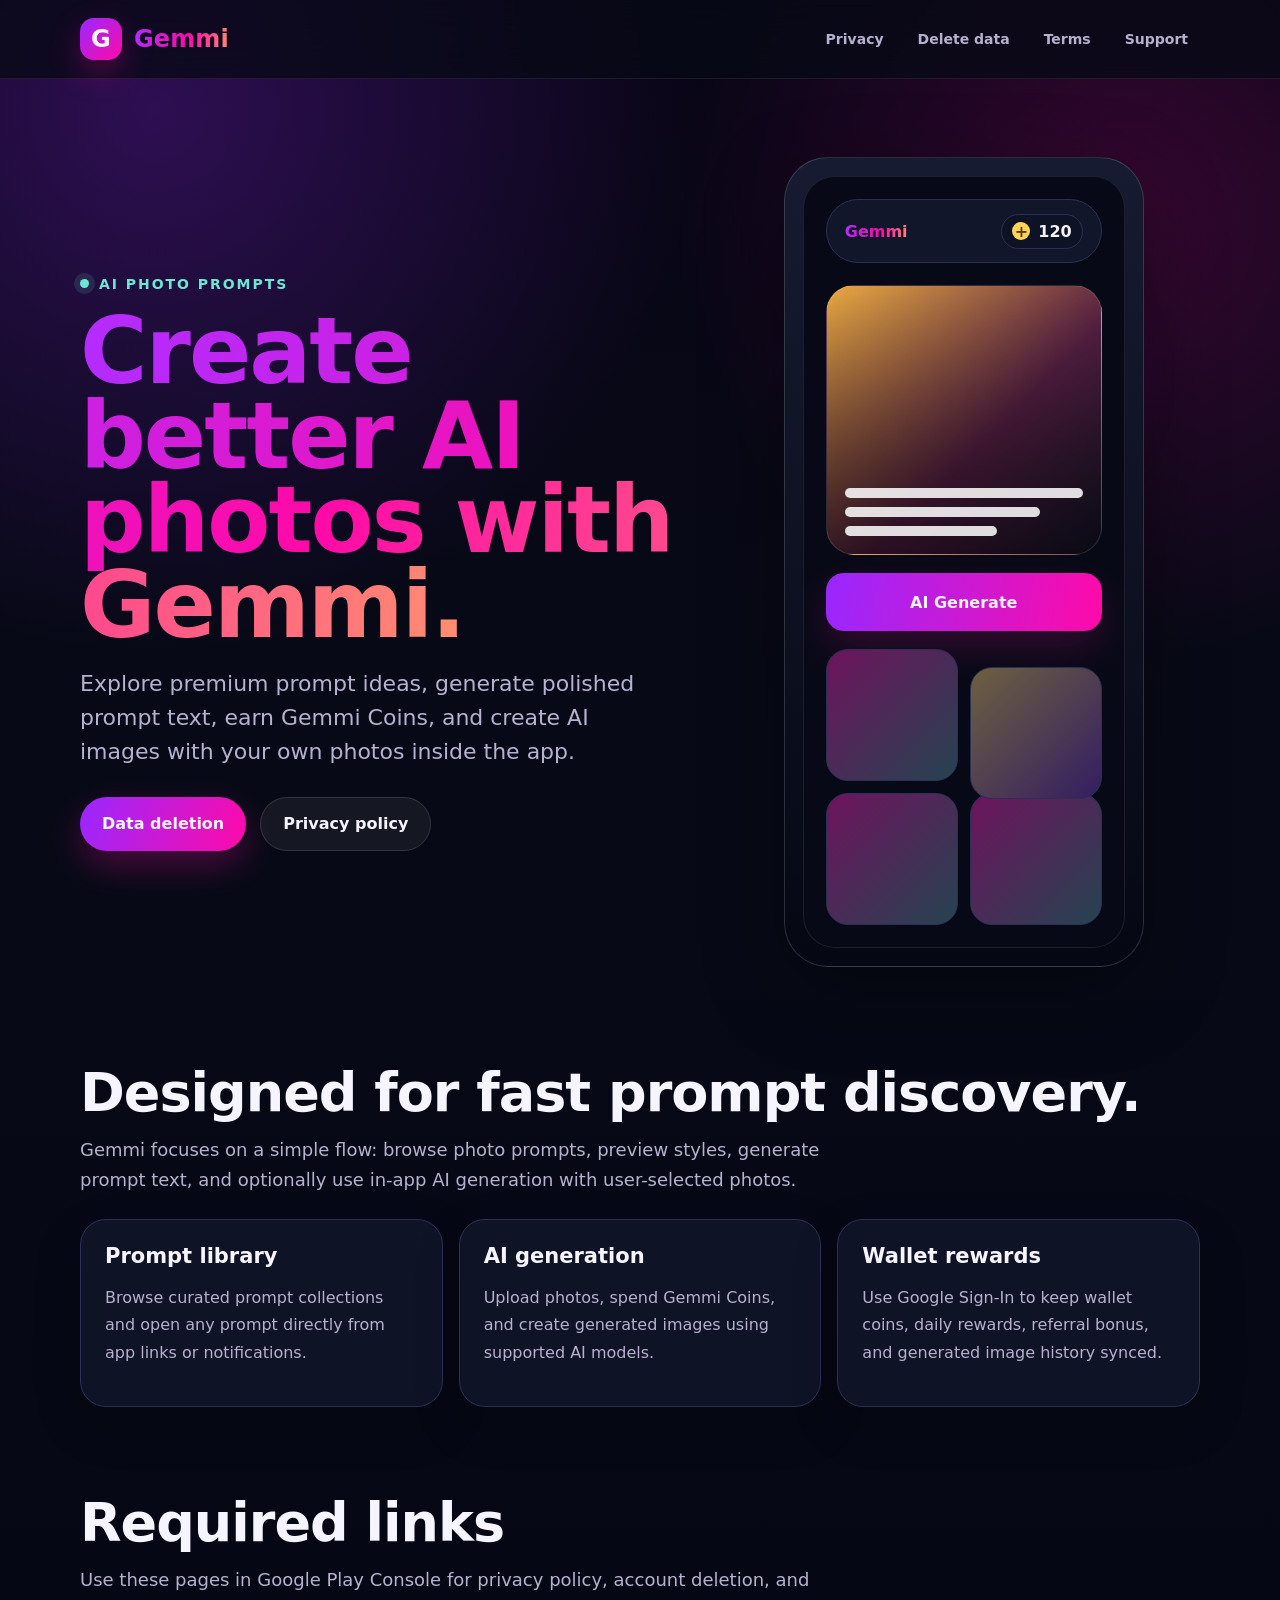
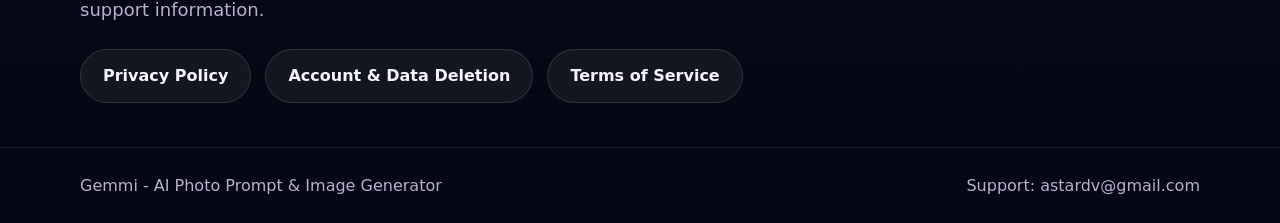
==== index.html @ a5564a53 "Initial Gemmi homepage" ====
<!doctype html>
<html lang="en">
<head>
  <meta charset="utf-8">
  <meta name="viewport" content="width=device-width, initial-scale=1">
  <title>Gemmi - AI Photo Prompt & Image Generator</title>
  <meta name="description" content="Gemmi helps users discover AI photo prompts, earn coins, and generate AI images with their own photos.">
  <link rel="stylesheet" href="assets/styles.css">
</head>
<body>
  <header class="topbar">
    <nav class="page nav" aria-label="Main navigation">
      <a class="brand" href="index.html" aria-label="Gemmi home">
        <span class="brand-mark">G</span>
        <span class="brand-name">Gemmi</span>
      </a>
      <div class="nav-links">
        <a href="privacy-policy.html">Privacy</a>
        <a href="data-deletion.html">Delete data</a>
        <a href="terms.html">Terms</a>
        <a href="mailto:astardv@gmail.com?subject=Gemmi%20Prompt%20App">Support</a>
      </div>
    </nav>
  </header>

  <main>
    <section class="page hero">
      <div>
        <span class="eyebrow">AI photo prompts</span>
        <h1><span class="gradient-text">Create better AI photos with Gemmi.</span></h1>
        <p class="hero-copy">Explore premium prompt ideas, generate polished prompt text, earn Gemmi Coins, and create AI images with your own photos inside the app.</p>
        <div class="actions">
          <a class="button primary" href="data-deletion.html">Data deletion</a>
          <a class="button" href="privacy-policy.html">Privacy policy</a>
        </div>
      </div>

      <div class="phone-stage" aria-hidden="true">
        <div class="glow"></div>
        <div class="phone">
          <div class="phone-screen">
            <div class="screen-header">
              <strong class="brand-name">Gemmi</strong>
              <span class="coin">120</span>
            </div>
            <div class="feature-card">
              <div class="prompt-lines">
                <span class="line"></span>
                <span class="line"></span>
                <span class="line"></span>
              </div>
            </div>
            <div class="generate-button">AI Generate</div>
            <div class="mini-grid">
              <div class="mini"></div>
              <div class="mini"></div>
              <div class="mini"></div>
              <div class="mini"></div>
            </div>
          </div>
        </div>
      </div>
    </section>

    <section class="page section">
      <h2>Designed for fast prompt discovery.</h2>
      <p class="section-lead">Gemmi focuses on a simple flow: browse photo prompts, preview styles, generate prompt text, and optionally use in-app AI generation with user-selected photos.</p>
      <div class="cards">
        <article class="card">
          <h3>Prompt library</h3>
          <p>Browse curated prompt collections and open any prompt directly from app links or notifications.</p>
        </article>
        <article class="card">
          <h3>AI generation</h3>
          <p>Upload photos, spend Gemmi Coins, and create generated images using supported AI models.</p>
        </article>
        <article class="card">
          <h3>Wallet rewards</h3>
          <p>Use Google Sign-In to keep wallet coins, daily rewards, referral bonus, and generated image history synced.</p>
        </article>
      </div>
    </section>

    <section class="page section">
      <h2>Required links</h2>
      <p class="section-lead">Use these pages in Google Play Console for privacy policy, account deletion, and support information.</p>
      <div class="actions">
        <a class="button" href="privacy-policy.html">Privacy Policy</a>
        <a class="button" href="data-deletion.html">Account & Data Deletion</a>
        <a class="button" href="terms.html">Terms of Service</a>
      </div>
    </section>
  </main>

  <footer class="footer">
    <div class="page footer-row">
      <span>Gemmi - AI Photo Prompt & Image Generator</span>
      <span>Support: <a href="mailto:astardv@gmail.com?subject=Gemmi%20Prompt%20App">astardv@gmail.com</a></span>
    </div>
  </footer>
</body>
</html>
---- assets/styles.css ----
:root {
  --bg: #070a16;
  --panel: #11162a;
  --panel-2: #171d34;
  --line: #2a3154;
  --text: #f6f4ff;
  --muted: #b7b0cf;
  --pink: #ff0aa8;
  --violet: #9828ff;
  --cyan: #6be8d3;
  --gold: #ffd35b;
  --shadow: 0 24px 80px rgba(0, 0, 0, .38);
  font-family: Inter, ui-sans-serif, system-ui, -apple-system, BlinkMacSystemFont, "Segoe UI", sans-serif;
}

* {
  box-sizing: border-box;
}

html {
  scroll-behavior: smooth;
}

body {
  margin: 0;
  min-height: 100vh;
  background:
    radial-gradient(circle at 12% 6%, rgba(152, 40, 255, .26), transparent 34rem),
    radial-gradient(circle at 88% 12%, rgba(255, 10, 168, .18), transparent 28rem),
    linear-gradient(180deg, #090516 0%, var(--bg) 42%, #050814 100%);
  color: var(--text);
}

a {
  color: inherit;
  text-decoration: none;
}

.page {
  width: min(1120px, calc(100% - 40px));
  margin: 0 auto;
}

.topbar {
  position: sticky;
  top: 0;
  z-index: 10;
  border-bottom: 1px solid rgba(255, 255, 255, .08);
  background: rgba(7, 10, 22, .76);
  backdrop-filter: blur(18px);
}

.nav {
  display: flex;
  align-items: center;
  justify-content: space-between;
  gap: 20px;
  min-height: 78px;
}

.brand {
  display: inline-flex;
  align-items: center;
  gap: 12px;
  font-weight: 900;
  font-size: 24px;
  letter-spacing: .1px;
}

.brand-mark {
  width: 42px;
  height: 42px;
  display: grid;
  place-items: center;
  border-radius: 14px;
  background: linear-gradient(135deg, var(--violet), var(--pink));
  box-shadow: 0 12px 32px rgba(255, 10, 168, .28);
}

.brand-name,
.gradient-text {
  background: linear-gradient(100deg, #b32cff 0%, var(--pink) 58%, #ff8f70 100%);
  -webkit-background-clip: text;
  background-clip: text;
  color: transparent;
}

.nav-links {
  display: flex;
  align-items: center;
  gap: 10px;
  color: var(--muted);
  font-size: 14px;
  font-weight: 700;
}

.nav-links a {
  padding: 10px 12px;
  border-radius: 999px;
}

.nav-links a:hover {
  background: rgba(255, 255, 255, .08);
  color: var(--text);
}

.hero {
  display: grid;
  grid-template-columns: minmax(0, 1.03fr) minmax(360px, .82fr);
  gap: 54px;
  align-items: center;
  padding: 78px 0 54px;
}

.eyebrow {
  display: inline-flex;
  align-items: center;
  gap: 10px;
  color: var(--cyan);
  font-size: 14px;
  font-weight: 900;
  text-transform: uppercase;
  letter-spacing: .14em;
}

.eyebrow::before {
  content: "";
  width: 9px;
  height: 9px;
  border-radius: 99px;
  background: var(--cyan);
  box-shadow: 0 0 0 6px rgba(107, 232, 211, .12);
}

h1 {
  margin: 18px 0 18px;
  font-size: clamp(54px, 8vw, 92px);
  line-height: .92;
  letter-spacing: -2px;
}

.hero-copy {
  max-width: 620px;
  margin: 0 0 28px;
  color: var(--muted);
  font-size: clamp(18px, 2.1vw, 22px);
  line-height: 1.55;
}

.actions {
  display: flex;
  flex-wrap: wrap;
  gap: 14px;
}

.button {
  display: inline-flex;
  align-items: center;
  justify-content: center;
  min-height: 54px;
  padding: 0 22px;
  border-radius: 999px;
  border: 1px solid rgba(255, 255, 255, .12);
  background: rgba(255, 255, 255, .06);
  color: var(--text);
  font-weight: 900;
}

.button.primary {
  border: 0;
  background: linear-gradient(110deg, var(--violet), var(--pink));
  box-shadow: 0 14px 36px rgba(255, 10, 168, .28);
}

.button:hover {
  transform: translateY(-1px);
}

.phone-stage {
  position: relative;
  min-height: 570px;
}

.glow {
  position: absolute;
  inset: 42px 0 auto 30px;
  height: 360px;
  border-radius: 50%;
  background: radial-gradient(circle, rgba(255, 10, 168, .26), rgba(152, 40, 255, .1), transparent 68%);
  filter: blur(8px);
}

.phone {
  position: relative;
  width: min(360px, 100%);
  margin: 0 auto;
  padding: 18px;
  border: 1px solid rgba(255, 255, 255, .15);
  border-radius: 44px;
  background: linear-gradient(180deg, #161b31, #050813);
  box-shadow: var(--shadow);
}

.phone-screen {
  overflow: hidden;
  min-height: 660px;
  border-radius: 32px;
  background: #070a16;
  border: 1px solid rgba(255, 255, 255, .09);
}

.screen-header {
  margin: 22px;
  height: 64px;
  display: flex;
  align-items: center;
  justify-content: space-between;
  padding: 0 18px;
  border-radius: 999px;
  background: var(--panel);
  border: 1px solid var(--line);
}

.coin {
  display: inline-flex;
  align-items: center;
  gap: 8px;
  padding: 7px 10px;
  border-radius: 999px;
  background: #0d1224;
  border: 1px solid var(--line);
  font-weight: 900;
}

.coin::before {
  content: "+";
  width: 18px;
  height: 18px;
  display: grid;
  place-items: center;
  border-radius: 50%;
  color: #5a3b00;
  background: var(--gold);
}

.feature-card {
  margin: 0 22px 18px;
  min-height: 270px;
  border-radius: 28px;
  padding: 18px;
  background:
    linear-gradient(180deg, rgba(0, 0, 0, .05), rgba(0, 0, 0, .54)),
    linear-gradient(135deg, #f7b345, #5b2148 58%, #15162d);
  border: 1px solid rgba(255, 255, 255, .12);
  display: flex;
  flex-direction: column;
  justify-content: flex-end;
}

.prompt-lines {
  display: grid;
  gap: 9px;
}

.line {
  height: 10px;
  border-radius: 999px;
  background: rgba(255, 255, 255, .86);
}

.line:nth-child(2) {
  width: 82%;
}

.line:nth-child(3) {
  width: 64%;
}

.generate-button {
  margin: 0 22px 18px;
  height: 58px;
  display: grid;
  place-items: center;
  border-radius: 18px;
  background: linear-gradient(100deg, var(--violet), var(--pink));
  font-weight: 900;
  box-shadow: 0 16px 42px rgba(255, 10, 168, .18);
}

.mini-grid {
  display: grid;
  grid-template-columns: repeat(2, 1fr);
  gap: 12px;
  padding: 0 22px 22px;
}

.mini {
  height: 132px;
  border-radius: 22px;
  border: 1px solid var(--line);
  background: linear-gradient(135deg, rgba(255, 10, 168, .38), rgba(107, 232, 211, .2)), #141a30;
}

.mini:nth-child(2) {
  transform: translateY(18px);
  background: linear-gradient(135deg, rgba(255, 211, 91, .38), rgba(152, 40, 255, .24)), #141a30;
}

.section {
  padding: 44px 0;
}

.section h2,
.policy h1 {
  margin: 0 0 14px;
  font-size: clamp(34px, 4.6vw, 54px);
  line-height: 1.04;
  letter-spacing: -1px;
}

.section-lead {
  max-width: 760px;
  margin: 0 0 24px;
  color: var(--muted);
  font-size: 18px;
  line-height: 1.65;
}

.cards {
  display: grid;
  grid-template-columns: repeat(3, 1fr);
  gap: 16px;
}

.card {
  padding: 24px;
  border-radius: 26px;
  background: rgba(17, 22, 42, .84);
  border: 1px solid var(--line);
  box-shadow: 0 18px 48px rgba(0, 0, 0, .2);
}

.card h3 {
  margin: 0 0 10px;
  font-size: 21px;
}

.card p,
.policy p,
.policy li {
  color: var(--muted);
  line-height: 1.72;
}

.policy {
  max-width: 900px;
  padding: 54px 0 80px;
}

.policy-card {
  margin: 22px 0;
  padding: 28px;
  border-radius: 26px;
  background: rgba(17, 22, 42, .86);
  border: 1px solid var(--line);
}

.policy h2 {
  margin-top: 36px;
  font-size: 28px;
}

.policy a {
  color: var(--cyan);
  font-weight: 800;
}

.muted {
  color: var(--muted);
}

.footer {
  border-top: 1px solid rgba(255, 255, 255, .08);
  padding: 28px 0;
  color: var(--muted);
}

.footer-row {
  display: flex;
  justify-content: space-between;
  gap: 20px;
  flex-wrap: wrap;
}

@media (max-width: 860px) {
  .page {
    width: min(100% - 28px, 560px);
  }

  .nav {
    min-height: 70px;
  }

  .nav-links {
    display: none;
  }

  .hero {
    grid-template-columns: 1fr;
    gap: 34px;
    padding: 52px 0 28px;
  }

  .phone-stage {
    min-height: auto;
  }

  .phone {
    width: min(360px, 100%);
  }

  .cards {
    grid-template-columns: 1fr;
  }
}
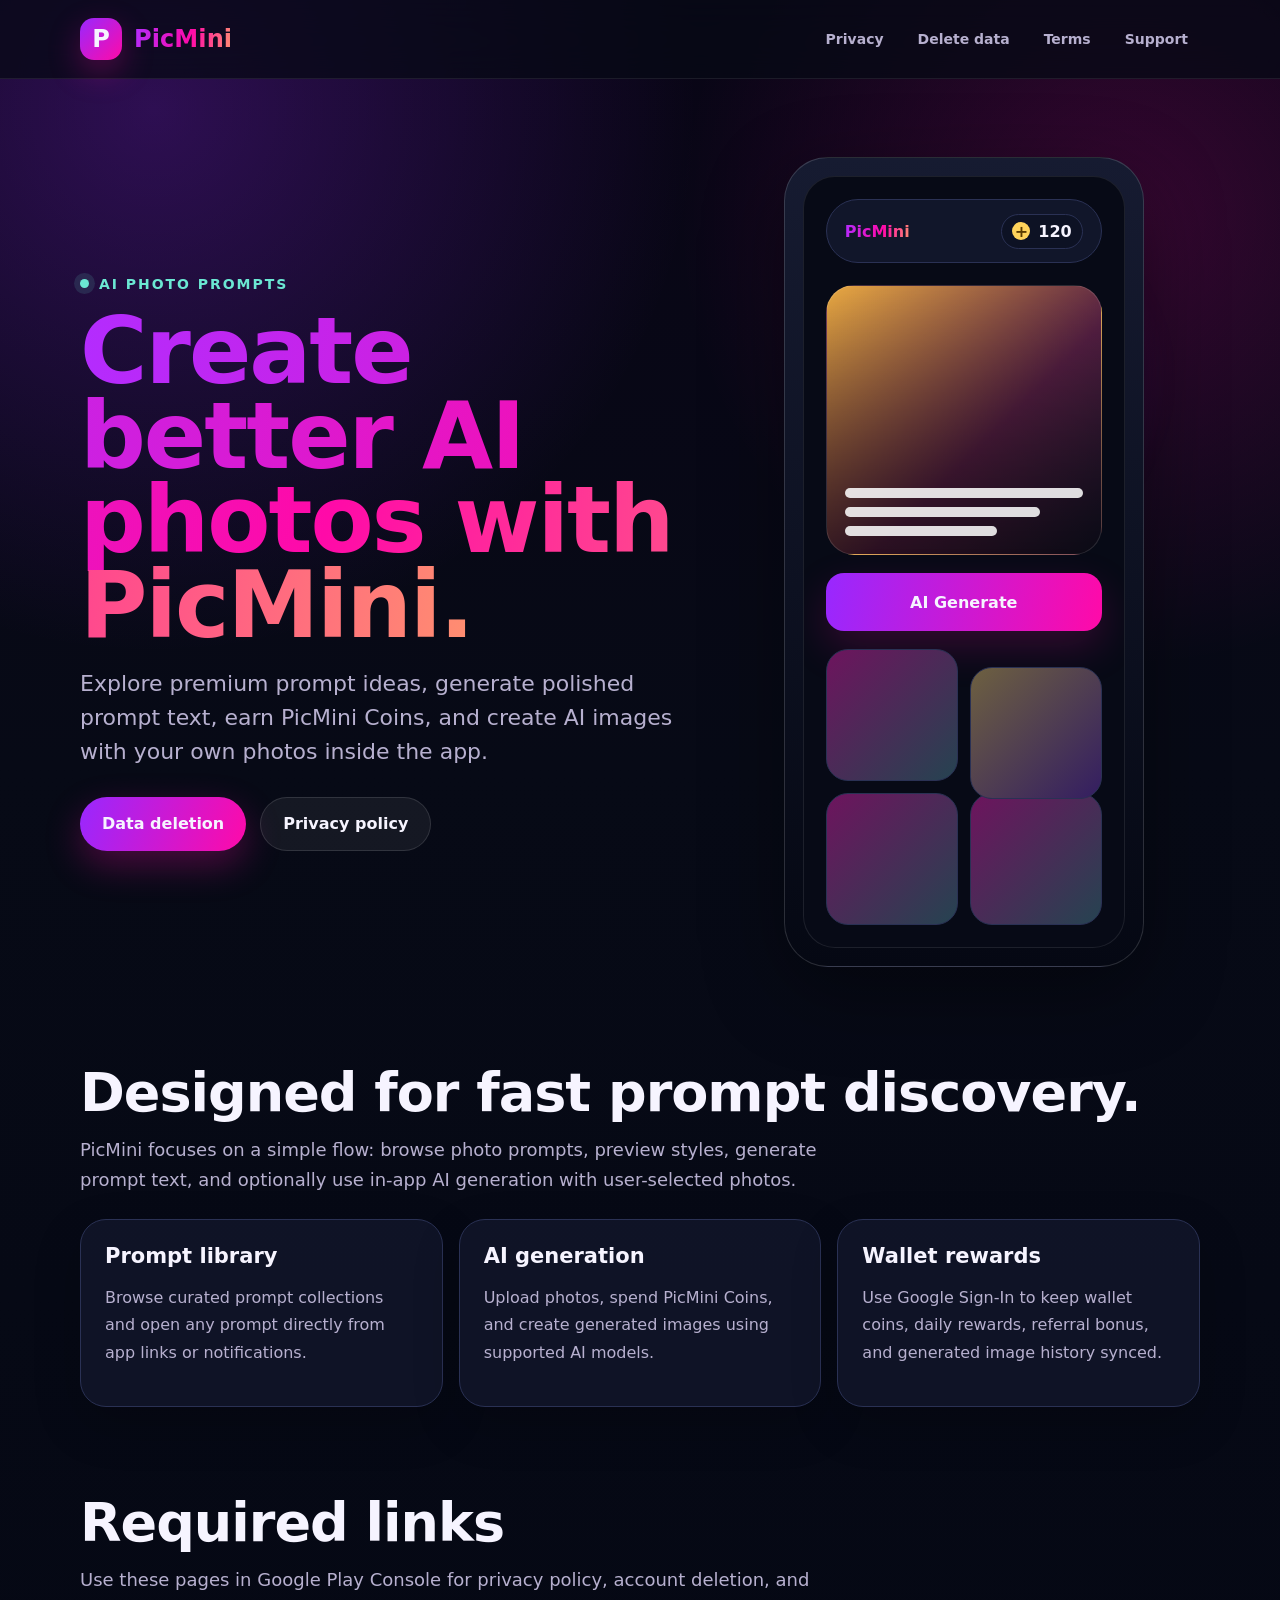
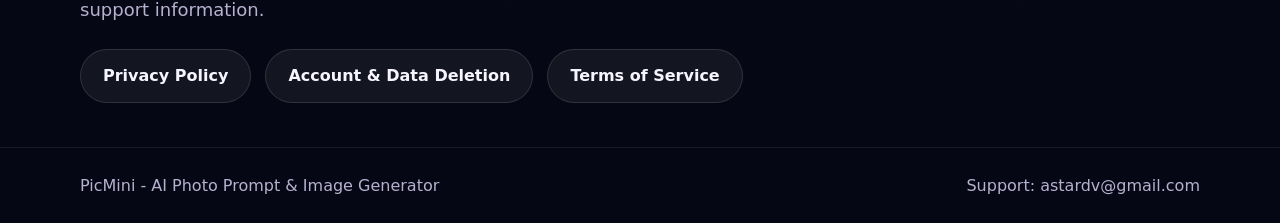
==== commit 999e7d1e: "Rebrand website from Gemmi to PicMini" ====
--- a/index.html
+++ b/index.html
@@ -3,22 +3,22 @@
 <head>
   <meta charset="utf-8">
   <meta name="viewport" content="width=device-width, initial-scale=1">
-  <title>Gemmi - AI Photo Prompt & Image Generator</title>
-  <meta name="description" content="Gemmi helps users discover AI photo prompts, earn coins, and generate AI images with their own photos.">
+  <title>PicMini - AI Photo Prompt & Image Generator</title>
+  <meta name="description" content="PicMini helps users discover AI photo prompts, earn coins, and generate AI images with their own photos.">
   <link rel="stylesheet" href="assets/styles.css">
 </head>
 <body>
   <header class="topbar">
     <nav class="page nav" aria-label="Main navigation">
-      <a class="brand" href="index.html" aria-label="Gemmi home">
-        <span class="brand-mark">G</span>
-        <span class="brand-name">Gemmi</span>
+      <a class="brand" href="index.html" aria-label="PicMini home">
+        <span class="brand-mark">P</span>
+        <span class="brand-name">PicMini</span>
       </a>
       <div class="nav-links">
         <a href="privacy-policy.html">Privacy</a>
         <a href="data-deletion.html">Delete data</a>
         <a href="terms.html">Terms</a>
-        <a href="mailto:astardv@gmail.com?subject=Gemmi%20Prompt%20App">Support</a>
+        <a href="mailto:astardv@gmail.com?subject=PicMini%20Prompt%20App">Support</a>
       </div>
     </nav>
   </header>
@@ -27,8 +27,8 @@
     <section class="page hero">
       <div>
         <span class="eyebrow">AI photo prompts</span>
-        <h1><span class="gradient-text">Create better AI photos with Gemmi.</span></h1>
-        <p class="hero-copy">Explore premium prompt ideas, generate polished prompt text, earn Gemmi Coins, and create AI images with your own photos inside the app.</p>
+        <h1><span class="gradient-text">Create better AI photos with PicMini.</span></h1>
+        <p class="hero-copy">Explore premium prompt ideas, generate polished prompt text, earn PicMini Coins, and create AI images with your own photos inside the app.</p>
         <div class="actions">
           <a class="button primary" href="data-deletion.html">Data deletion</a>
           <a class="button" href="privacy-policy.html">Privacy policy</a>
@@ -40,7 +40,7 @@
         <div class="phone">
           <div class="phone-screen">
             <div class="screen-header">
-              <strong class="brand-name">Gemmi</strong>
+              <strong class="brand-name">PicMini</strong>
               <span class="coin">120</span>
             </div>
             <div class="feature-card">
@@ -64,7 +64,7 @@
 
     <section class="page section">
       <h2>Designed for fast prompt discovery.</h2>
-      <p class="section-lead">Gemmi focuses on a simple flow: browse photo prompts, preview styles, generate prompt text, and optionally use in-app AI generation with user-selected photos.</p>
+      <p class="section-lead">PicMini focuses on a simple flow: browse photo prompts, preview styles, generate prompt text, and optionally use in-app AI generation with user-selected photos.</p>
       <div class="cards">
         <article class="card">
           <h3>Prompt library</h3>
@@ -72,7 +72,7 @@
         </article>
         <article class="card">
           <h3>AI generation</h3>
-          <p>Upload photos, spend Gemmi Coins, and create generated images using supported AI models.</p>
+          <p>Upload photos, spend PicMini Coins, and create generated images using supported AI models.</p>
         </article>
         <article class="card">
           <h3>Wallet rewards</h3>
@@ -94,8 +94,8 @@
 
   <footer class="footer">
     <div class="page footer-row">
-      <span>Gemmi - AI Photo Prompt & Image Generator</span>
-      <span>Support: <a href="mailto:astardv@gmail.com?subject=Gemmi%20Prompt%20App">astardv@gmail.com</a></span>
+      <span>PicMini - AI Photo Prompt & Image Generator</span>
+      <span>Support: <a href="mailto:astardv@gmail.com?subject=PicMini%20Prompt%20App">astardv@gmail.com</a></span>
     </div>
   </footer>
 </body>
